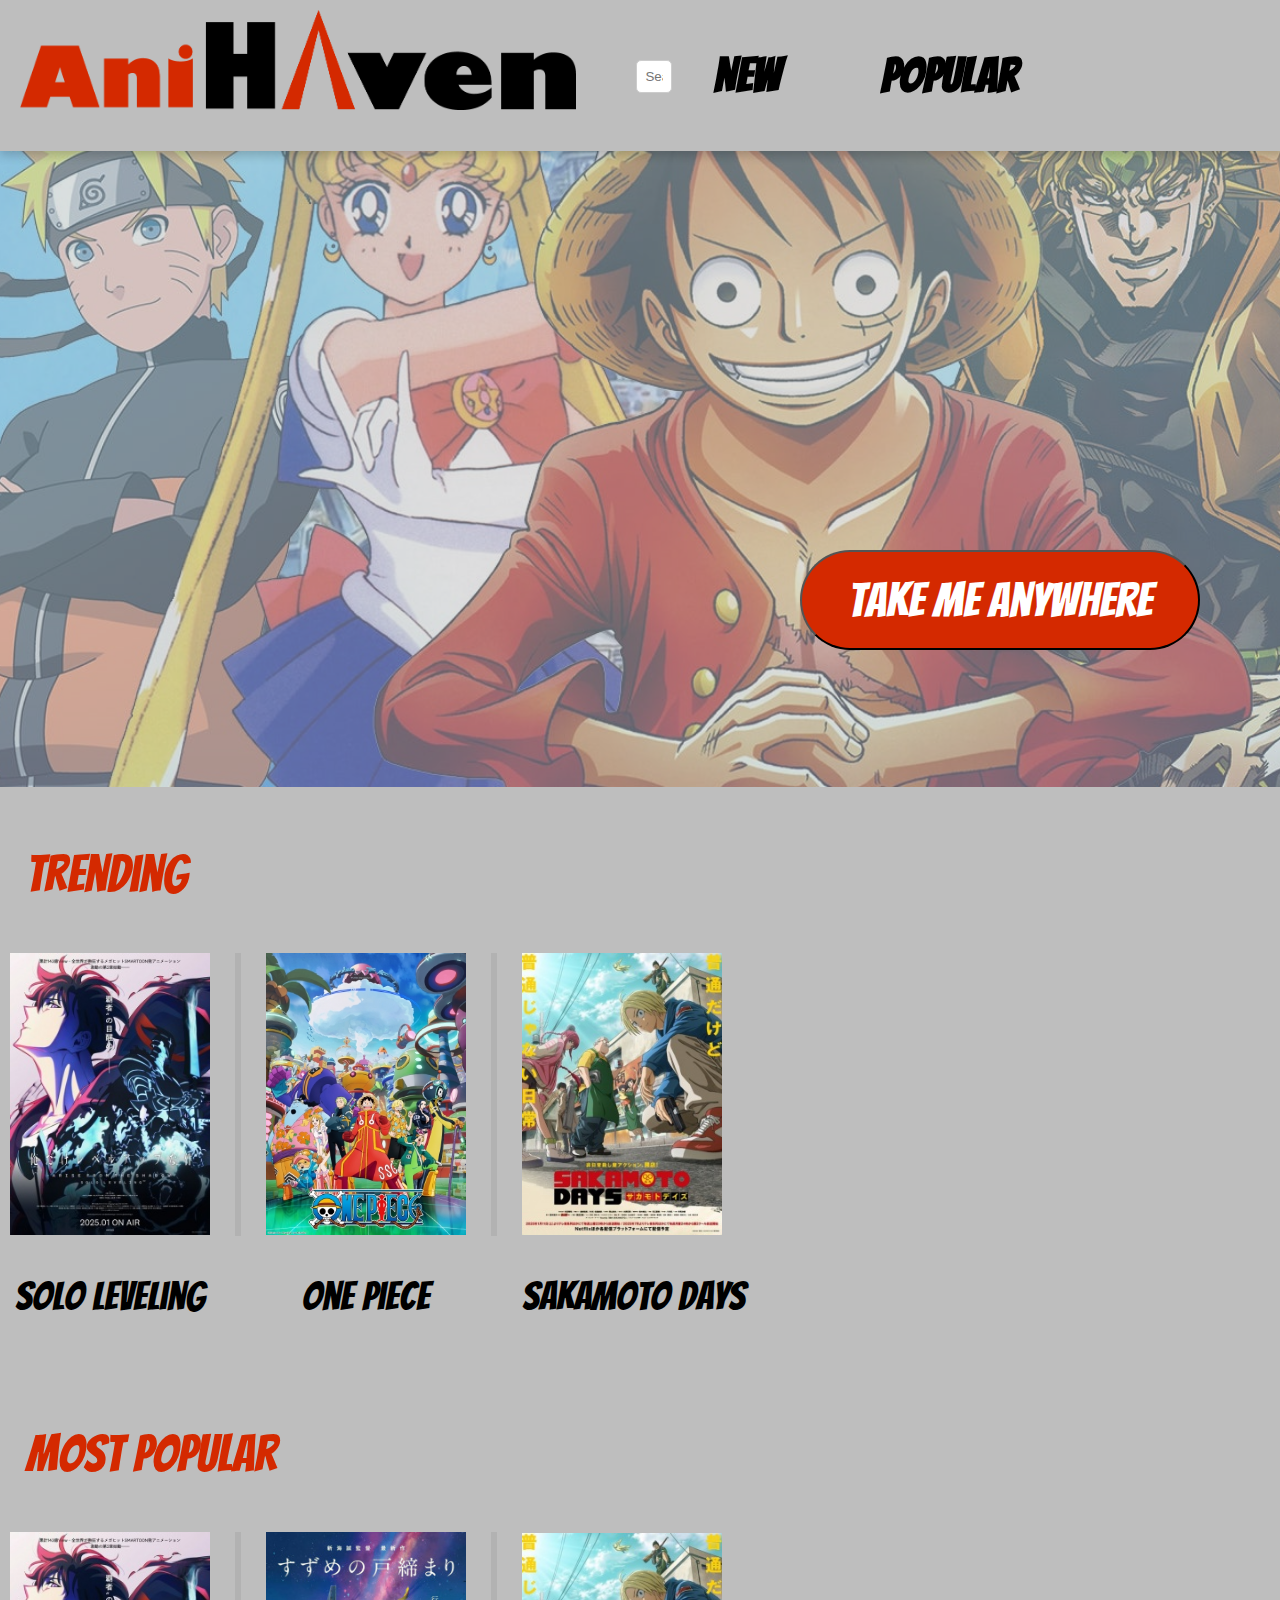
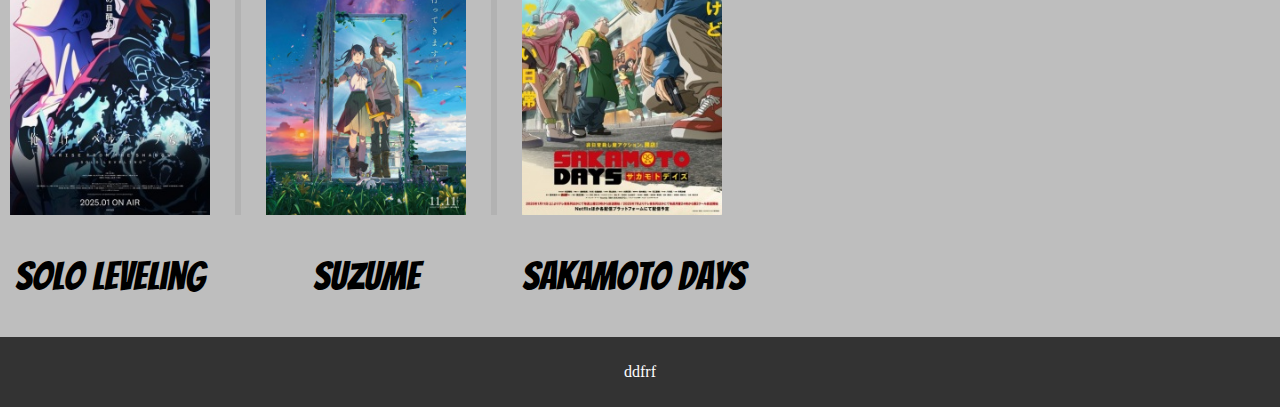
==== index.html @ 030c9fc1 "AniHaven  Updated" ====
<!DOCTYPE html>
<html lang="en">
  <head>
    <meta charset="UTF-8" />
    <meta name="viewport" content="width=device-width, initial-scale=1.0" />
    <title>AniHaven</title>
    <link rel="shortcut icon" href="Bilder/MainLogo AniHaven.png" />
    <link rel="stylesheet" href="style.css" />
    <link
      href="https://fonts.googleapis.com/css2?family=Bangers&display=swap"
      rel="stylesheet"
    />
    <link
      rel="stylesheet"
      href="https://fonts.googleapis.com/css2?family=Lalezar&display=swap"
    />
    <link
      rel="stylesheet"
      href="https://fonts.google.com/specimen/Poppins?query=poppins"
    />
  </head>
  <header>
    <div id="Logodiv">
      <img class="Logo" src="Bilder/Logo AniHaven.png" alt="Logo" />
    </div>
    <div class="search-container">
      <input
        type="text"
        id="searchInput"
        placeholder="Search For Anime"
        onkeyup="showResults('searchInput', 'suggestionsBox' )"
      />
      <div class="suggestions" id="suggestionsBox"></div>
    </div>
    <div id="kategorierHeader">
      <div>
      <h2 onclick="openNew()">New</h2>
      <h2>Popular</h2>
    </div>
      <img src="Bilder/MenuSection.png" alt="MenuSection" onclick="openMenuSection()">
    </div>
      
  </header>

  <body>
  <div id="menuSection">
    <div class="MenuPillar">
      <div>
        <button id="closeBtnMenu" onclick="closeMenuSection()">Close Menu</button>
         <nav>
          <p>Menu Section</p>
          <ul>
            <li>ggg</li>
            <li></li>
          </ul>
         </nav>
      </div> 
    </div>
  </div>

    <div id="NewPageOverlay" class="overlayForCategory">
      <div class="headerOverlay">
        <img class="Logo" src="Bilder/Logo AniHaven.png" alt="" />
        <div class="search-container">
          <input
              type="text"
              id="searchInputNew"
              placeholder="Search For Anime"
              onkeyup="showResults('searchInputNew', 'suggestionsBoxNew' )"
          />
          <div class="suggestions" id="suggestionsBoxNew"></div>
        </div>
        <h2 class="overlayh2" onclick="closeNew()">Homepage</h2>
      </div>

      <div class="bodyOverlay">
        <div class="bigPillar"></div>

        <div>
          <div class="TitleOverlay"><p>New</p></div>
          <div id="NewPicksFirstRow" class="PopularAnimeDiv">
            <div class="PicAndText">
              <img
                class="PopularAnime"
                src="Bilder/soloLeveling.jpg"
                alt=""
                onclick="openOverlay('SoloLeveling')"
              />
              <p>Solo Leveling</p>
            </div>
            <div class="PicAndText">
              <img
                class="PopularAnime"
                src="Bilder/Suzume.jpg"
                alt=""
                onclick="openOverlay('Suzume')"
              />
              <p>Suzume</p>
            </div>
            <div class="PicAndText">
              <img
                class="PopularAnime"
                src="Bilder/SakamotoDays.jpg"
                alt=""
                onclick="openVideo3()"
              />
              <p>Sakamoto Days</p>
            </div>
          </div>

          <div id="NewPicksSecondRow" class="PopularAnimeDiv">
            <div class="PicAndText">
              <img
                class="PopularAnime"
                src="Bilder/OnePiece.jpg"
                alt=""
                onclick="openOverlay('OnePiece')"
              />
              <p>One Piece</p>
            </div>
          </div>
        </div>
      </div>
    </div>
    <!-- Trending section -->
    <img id="Animepic" src="Bilder/Picture_Backround1.jpg" alt="Anime" />
    <button id="RandomAnime" onclick="takeMeAnywhere()">
      Take Me Anywhere
    </button>
    <p class="pTitle">Trending</p>
    <div class="PopularAnimeDiv">
      <div class="PicAndText">
        <img
          class="PopularAnime"
          src="Bilder/soloLeveling.jpg"
          alt=""
          onclick="openOverlay('SoloLeveling')"
        />
        <p>Solo Leveling</p>
      </div>
      <div class="Pillar"></div>
      <div class="PicAndText">
        <img
          class="PopularAnime"
          src="Bilder/OnePiece.jpg"
          alt=""
          onclick="openOverlay('OnePiece')"
        />
        <p>One Piece</p>
      </div>
      <div class="Pillar"></div>
      <div class="PicAndText">
        <img
          class="PopularAnime"
          src="Bilder/SakamotoDays.jpg"
          alt=""
          onclick="openVideo3()"
        />
        <p>Sakamoto Days</p>
      </div>
    </div>
    <!-- Most popular section -->
    <br />
    <p class="pTitle">Most Popular</p>
    <div class="PopularAnimeDiv">
      <div class="PicAndText">
        <img
          class="PopularAnime"
          src="Bilder/soloLeveling.jpg"
          alt=""
          onclick="openOverlay('SoloLeveling')"
        />
        <p>Solo Leveling</p>
      </div>
      <div class="Pillar"></div>
      <div class="PicAndText">
        <img
          class="PopularAnime"
          src="Bilder/Suzume.jpg"
          alt=""
          onclick="openOverlay('Suzume')"
        />
        <p>Suzume</p>
      </div>

      <div class="Pillar"></div>
      <div class="PicAndText">
        <img
          class="PopularAnime"
          src="Bilder/SakamotoDays.jpg"
          alt=""
          onclick="openOverlay()"
        />
        <p>Sakamoto Days</p>
      </div>
    </div>

    <div id="SoloLeveling" class="overlay">
      <div class="video-wrapper">
        <!-- Videoliste -->

        <div class="video-list1">
          <p class="listEp">List Of Episodes</p>
          <nav>
            <ul>
              <li
                onclick="SoloLevelingChange('https://akershusfylke-my.sharepoint.com/:v:/g/personal/dawidc_afk_no/EYP75ycpUANGngOg-j8uLOIBpuCija9v6r4uIXKaaId6Wg?e=J6abEG&nav=eyJyZWZlcnJhbEluZm8iOnsicmVmZXJyYWxBcHAiOiJTdHJlYW1XZWJBcHAiLCJyZWZlcnJhbFZpZXciOiJTaGFyZURpYWxvZy1MaW5rIiwicmVmZXJyYWxBcHBQbGF0Zm9ybSI6IldlYiIsInJlZmVycmFsTW9kZSI6InZpZXcifX0%3D')"
              >
                1. I'm Used To It
              </li>
              <li onclick="SoloLevelingChange('Ep2SoloLeveling.mkv')">2.</li>
              <li onclick="SoloLevelingChange('video/Ep3SoloLeveling.mkv')">3.</li>
              <li onclick="SoloLevelingChange('video/Ep4SoloLeveling.mkv')">
                Episode 4
              </li>
              <li onclick="SoloLevelingChange('video/Ep5SoloLeveling.mkv')">
                Episode 5
              </li>
              <li onclick="SoloLevelingChange('video/Ep6SoloLeveling.mkv')">
                Episode 6
              </li>
              <li onclick="SoloLevelingChange('video/Ep7SoloLeveling.mkv')">
                Episode 7
              </li>
              <li onclick="SoloLevelingChange('video/Ep8SoloLeveling.mkv')">
                Episode 8
              </li>
              <li onclick="SoloLevelingChange('video/Ep9SoloLeveling.mkv')">
                Episode 9
              </li>
              <li onclick="SoloLevelingChange('video/Ep10SoloLeveling.mkv')">
                Episode 10
              </li>
              <li onclick="SoloLevelingChange('video/Ep11SoloLeveling.mkv')">
                Episode 11
              </li>
              <li
                onclick="SoloLevelingChange('https://player.vimeo.com/video/1064648409')"
              >
                Episode 12
              </li>
            </ul>
          </nav>
        </div>
        <!-- Videospiller -->
        <div class="video-container">
          <span class="close-btn" onclick="closeVideo('SoloLeveling')">GO BACK</span>
          <video id="SoloLevelingPlayer" controls>
            <source src="video/Ep1SoloLeveling.mkv" type="video/mp4" />
            Din nettleser støtter ikke videoavspilling.
          </video>
          <h3>Solo Leveling</h3>
        </div>
      </div>
    </div>
    <div id="OnePiece" class="overlay">
      <div class="video-wrapper">
        <!-- Videoliste -->
        <div class="video-list1">
          <p class="listEp">List Of Episodes</p>
          <nav>
          <ul>
            <li onclick="OnePieceChange('video1.mp4')">Episode 1</li>
            <li onclick="OnePieceChange('video/STANDO POWAH.mp4')">Episode 2</li>
            <li onclick="OnePieceChange('video/Suzume.mp4')">Episode 3</li>
            <li onclick="OnePieceChange('video3.mp4')">Episode 4</li>
            <li onclick="OnePieceChange('video3.mp4')">Episode 5</li>
            <li onclick="OnePieceChange('video3.mp4')">Episode 6</li>
            <li onclick="OnePieceChange('video3.mp4')">Episode 7</li>
            <li onclick="OnePieceChange('video3.mp4')">Episode 8</li>
            <li onclick="OnePieceChange('video3.mp4')">Episode 9</li>
            <li onclick="OnePieceChange('video3.mp4')">Video 10</li>
            <li onclick="OnePieceChange('video3.mp4')">Video 11</li>
            <li onclick="OnePieceChange('video3.mp4')">Video 12</li>
            <li onclick="OnePieceChange('video3.mp4')">Video 13</li>
          </ul>
        </nav>
        </div>
        <!-- Videospiller -->
        <div class="video-container">
          <span class="close-btn" onclick="closeVideo('OnePiece')">GO BACK</span>
          <video id="OnePiecePlayer" controls>
            <source src="video1.mp4" type="video/mp4" />
            Din nettleser støtter ikke videoavspilling.
          </video>
          <h3>One Piece</h3>
        </div>
      </div>
    </div>
    <div id="Suzume" class="overlay">
      <div class="headerOverlay">
        <img class="Logo" src="Bilder/Logo AniHaven.png" alt="" />
        <div class="search-container">
          <input
            type="text"
            id="searchInputSuzume"
            placeholder="Search For Anime"
            onkeyup="showResults('searchInputSuzume', 'suggestionsBoxSuzume' )"
          />
          <div class="suggestions" id="suggestionsBoxSuzume"></div>
        </div>
        <h2 class="overlayh2" onclick="closeVideo('Suzume')">Homepage</h2>
      </div>
      <div class="video-wrapper">
        <!-- Videoliste -->
        <div class="video-list1">
          <p class="listEp">List Of Episodes</p>
          <nav>
          <ul>
            <li onclick="SuzumeChange('video/Suzume.mp4')">Full Movie Dub</li>
          </ul>
        </nav>
        </div>
        <!-- Videospiller -->
        <div class="video-container">
          <span class="close-btn" onclick="closeVideo('Suzume')">GO BACK</span>
          <video id="SuzumePlayer" controls>
            <source src="video/Suzume.mp4" type="video/mp4" />
            Din nettleser støtter ikke videoavspilling.
          </video>
          <h3>Suzume</h3>
        </div>
      </div>
    </div>

    <!-- Overlay for New Anime Page -->
    <script src="json.js"></script>
  </body>
  <footer>
    <p>ddfrf</p>
  </footer>
</html>
---- style.css ----
html,
body {
  display: flex;
  flex-direction: column;
  margin: 0;
  padding: 0;
  overflow-x: hidden;
}
/*Bildet og text for animeet på homepagen*/
.PicAndText {
  display: flex;
  justify-content: center;
  flex-direction: column;
}

.PicAndText p {
  text-align: center;
  font-family: var(--Bangers);
  font-size: 40px;
  transition: transform 1.3s;
  cursor: pointer;
}
.PicAndText:hover {
  transform: scale(1.05);
}
/*Header adjustments*/
header {
  background-color: var(--basicColor); /* Default solid color */
  display: flex;
  flex-direction: row;
  gap: 60px;
  padding: 10px 20px; /* Added some padding */
  margin: 0;
  position: fixed;
  top: 0;
  width: 100%;
  z-index: 1000;
  transition: background-color 0.4s ease-in-out,
    backdrop-filter 0.4s ease-in-out;
  box-shadow: 0 4px 10px rgba(0, 0, 0, 0.2);
}

/* Transparent when scrolling */
.transparent {
  background-color: #bebebe47; /* Adjust transparency */
  backdrop-filter: blur(10px); /* Optional blur effect */
  box-shadow: 0 2px 5px rgba(0, 0, 0, 0.1); /* Lighter shadow */
}
/**/
footer {
  width: 100%;
  position: relative; /* Stiller footeren i forhold til det øvrige innholdet */
  bottom: 0;
  background-color: #333; /* Velg ønsket bakgrunnsfarge */
  color: white; /* Velg ønsket tekstfarge */
  text-align: center; /* Sentrer teksten */
  padding: 10px 0; /* Legger litt plass rundt teksten */
}
.Titles {
  display: flex;
  padding-left: 10px;
  gap: 90px;
}
.AnimeTitles div {
  font-family: var(--Bangers);
  font-size: 40px;
  justify-content: center;
}
/*Kategorier i headeren*/
h2 {
  font-family: var(--Bangers);
  font-size: 3em;
  cursor: pointer;
}
.TitleOverlay {
  display: flex;
  font-family: var(--Bangers);
  font-size: 5em;
  margin: auto;
  justify-content: center;
}
#kategorierHeader {
  display: flex;
  gap: 400px;
}
#kategorierHeader div{
  display: flex;
  gap: 100px;
}
#kategorierHeader img {
padding-top: 35px;
display: flex;
width: auto;
height: 60px;
}
.bigPillar {
  margin: auto;
  height: 5px;
  width: 1885px;
  background-color: var(--white);
}
/*Titlene på Animeet på overlayen*/
h3 {
  text-align: center;
  font-size: 5em;
  font-family: var(--Lalezar);
  font-weight: 900;
  padding-bottom: 100px;
  position: relative;
  bottom: 15%;
}
.Logo {
  display: flex;
  height: 100px; /* Adjust size */
  width: auto;
}
#Logodiv {
  width: 600px;
  display: block;
}

body {
  display: block;
  background-color: var(--basicColor);
}
/*Bilde øverst på homepagen*/
#Animepic {
  opacity: 0.5;
  width: 110%;
  transform: translate(-8px, -5px);
}
/*Titlene på kategoriene*/
.pTitle {
  font-family: var(--Bangers);
  font-size: 7ex;
  padding-left: 2%;
  color: var(--buttonAndText);
}
/*Listen på episodene*/
.listEp {
  font-family: var(--Bangers);
  background-color: var(--overlayColor);
  color: var(--white);
  font-size: 3em;
  text-align: center;
  position: sticky;
  top: 0;
  z-index: 10; /* Keep it above the scrolling list */
}
/*Diven for popular kategorien*/
.PopularAnimeDiv {
  display: flex;
  gap: 25px;
  padding-left: 10px;
}
/*Bildene for popular kategorien*/
.PopularAnime {
  width: 200px;
}
.Pillar {
  height: 283px;
  width: 6px;
  background-color: var(--overlayAndList);
}
/*Overlayen for Animeer*/
.overlay {
  display: none;
  position: fixed;
  top: 0;
  left: 0;
  width: 100%;
  height: 100%;
  justify-content: center;
  align-items: center;
  z-index: 1000;
  background-size: cover;
}
.overlayForCategory {
  position: fixed;
  flex-direction: column;
  width: 100%;
  height: 100%;
  z-index: 1000;
  background-size: cover;
  overflow-y: auto;
  overflow-x: hidden;
}
.headerOverlay {
  background-color: var(--basicColor); /* Default solid color */
  display: flex;
  position: fixed;
  flex-direction: row;
  gap: 60px;
  padding: 10px 20px; /* Added some padding */
  margin: 0;
  top: 0;
  width: 100%;
  z-index: 1000;
  transition: background-color 0.4s ease-in-out,
    backdrop-filter 0.4s ease-in-out;
  box-shadow: 0 4px 10px rgba(0, 0, 0, 0.2);
}
.bodyOverlay {
  padding-top: 90px;
  display: flex;
  flex-direction: column;
}
/* Overlay backrounds*/
#SoloLeveling {
  background-image: url(Bilder/soloLevelingBackground.jpg);
}
#OnePiece {
  background-image: url(Bilder/onePieceBackground.avif);
}
#videoOverlay3 {
  background-image: url(Bilder/soloLevelingBackground.jpg);
}
#Suzume {
  background-image: url(Bilder/SuzumeBackground.jpg);
}
#NewPageOverlay {
  background-color: var(--basicColor);
  display: none;
  flex-direction: column;
  min-height: 100vh;
  margin: 0;
  padding: 0;
}
/*Rammen for videospilleren*/
.video-wrapper {
  display: flex;
  border-radius: 10px;
  max-width: 1400px;
  width: 100%;
  background-color: var(--basicColor);
  height: 650px;
}
.video-wrapper p {
  position: sticky;
}
/* Videoliste for videone */
.video-list1 {
  width: 30%;
  max-height: 500px;
  overflow-y: auto;
}

.video-list1 p {
  padding-top: 0;
  padding-bottom: 0;
  margin-top: 0;
  margin-bottom: 0;
}

.video-list1 ul {
  list-style: none;
  padding: 0;
  margin: 0;
}

.video-list1 li {
  cursor: pointer;
  padding: 10px;
  border-radius: 5px;
  transition: background 0.3s;
  font-size: 3em;
  font-family: var(--Lalezar);
  font-weight: 100;
  text-align: left;
  background-color: var(--overlayAndList);
}

.video-list1 li:hover {
  background: rgba(140, 140, 140, 0.1);
}
/* Video-container */
.video-container {
  display: flex;
  width: 100%;
  max-width: 1000px;
  flex-direction: column;
}

/* Størrelse på video */
video {
  width: 100%;
  border-radius: 10px;
}
/*Knapp for å lukke overlayen*/
.close-btn {
  font-size: 4em;
  color: var(--white);
  cursor: pointer;
  background: rgba(0, 0, 0, 0.5);
  text-align: center;
  font-family: var(--Bangers);
  transition: 100ms;
  border-radius: 0%;
  position: relative;
}

.close-btn:hover {
  background: var(--overlayAndList);
}
/*Searchbar*/
.search-container {
  flex-grow: 1; /* Allows it to stretch */
  max-width: 400px; /* Adjust width */
  padding-top: 50px;
}
input {
  width: 100%;
  padding: 8px;
  border: 1px solid #ccc;
  border-radius: 5px;
}
.suggestions {
  display: flex;
  top: 100%;
  width: 100%;
  height: 100%;
  border-top: none;
  background: var(--white);
  max-height: 150px;
  overflow-y: auto;
  display: none; /* Hide initially */
  background-color: var(--overlayColor);
  font-family: var(--Lalezar);
  font-size: 3em;
}
.suggestion-img {
  width: 80px; /* Adjust this width to your preference */ /* Adjust this height to your preference */
  object-fit: cover; /* Ensures the image fits within the box without distortion */
  margin-right: 10px; /* Adds space between the image and the text */
}

.suggestions div {
  padding: 8px;
  cursor: pointer;
}
.suggestions div:hover {
  background: var(--basicColor);
}
/*Rows in New Overlay*/
#NewPicksFirstRow {
  gap: 55px;
}
#NewPicksSecondRow {
  gap: 55px;
}
#RandomAnime {
  width: 400px;
  height: 100px;
  border-radius: 100px;
  background-color: var(--buttonAndText);
  font-size: 3em;
  font-family: var(--Bangers);
  color: var(--white);
  position: absolute;
  bottom: 250px;
  left: 800px;
}
/* Videoliste (kun tekst) */
/*section*/
#menuSection {
  display: none;
  position: fixed;
  flex-direction: row;
  flex-direction: column;
  background-color: var(--overlayColorTransparent);
  width: 100%;
  height: 100%;
  z-index: 1000;
  background-size: cover;
  overflow-y: auto;
  overflow-x: hidden;
}
.MenuPillar {
  display: flex;
  justify-content: center;
  height: 100%;
  width: 20%;
  background-color: var(--overlayAndList);
  margin-left: auto;
  opacity: 100%;
}
.MenuPillar div nav p{
  font-size: 3em;
  font-family: var(--Lalezar);
}
.MenuPillar div nav{
  padding-left: 60px;
}

#closeBtnMenu{
  width: max-content;
  font-size: 3em;
  justify-content: center;
  width: 400px;
  height: 100px;
  color: var(--white);
  background-color: var(--overlayColor);
  transition: 100ms;
}

#closeBtnMenu:hover{
  background-color: var(--basicColor);
}
:root {
  --basicColor: #bebebe;
  --overlayColor: #6b6b6b;
  --buttonAndText: #d42900;
  --overlayAndList: #b2b2b2;
  --white: #ffffff;
  --overlayColorTransparent: #6b6b6b82;
  --Bangers: "Bangers", cursive;
  --Lalezar: "Lalezar", cursive;
}
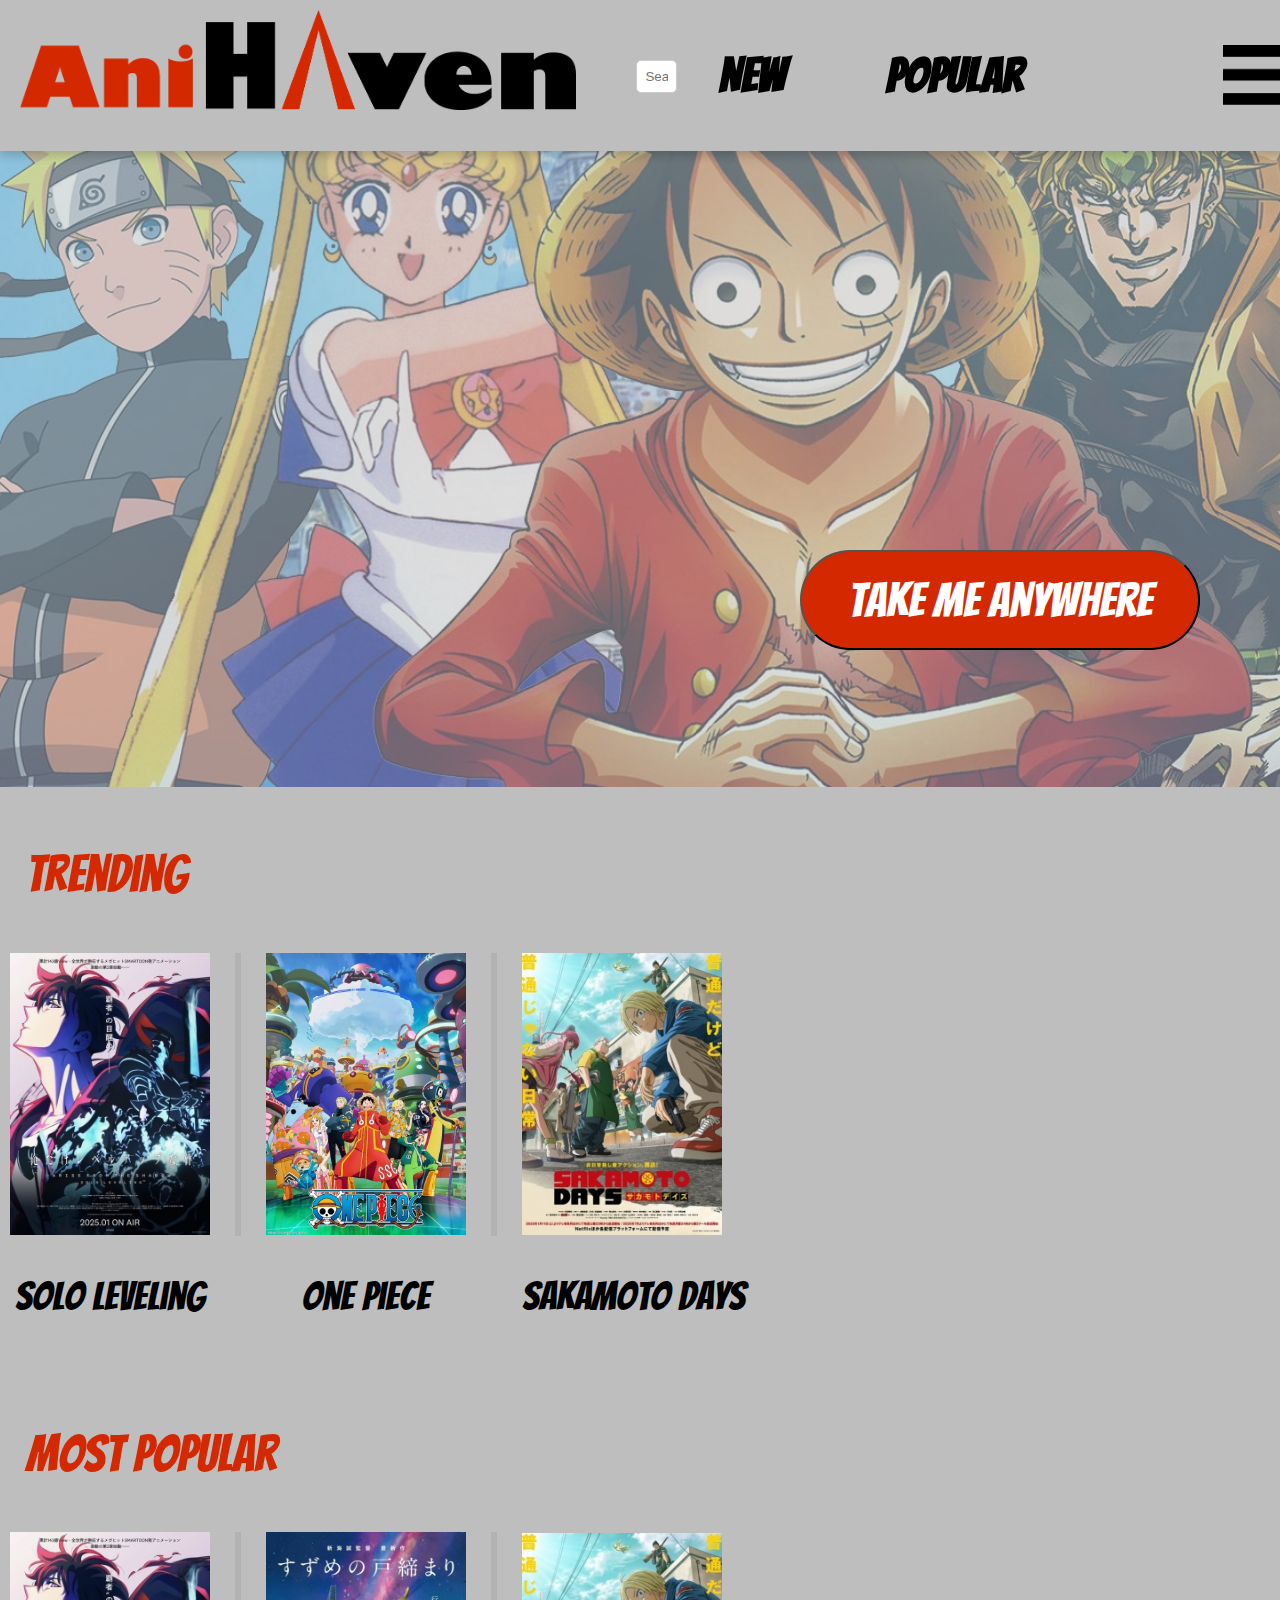
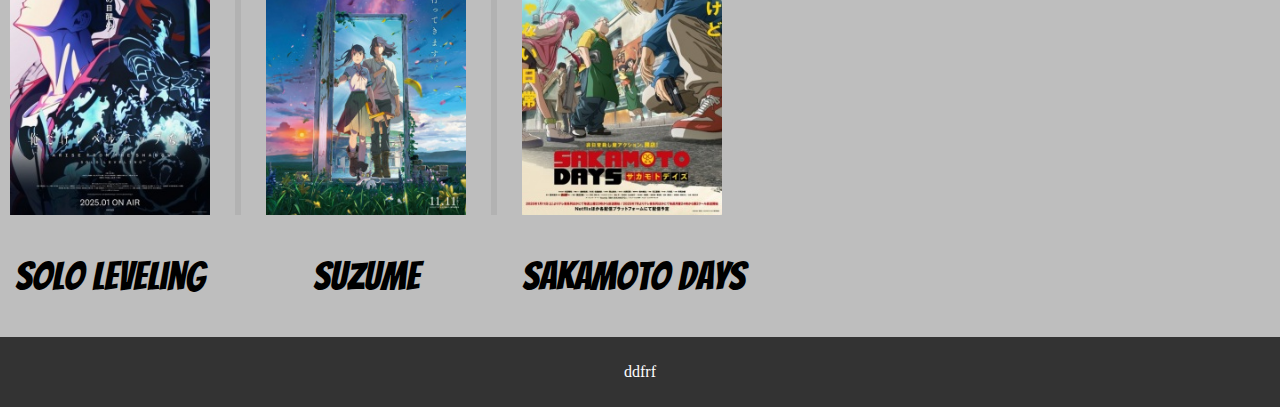
==== commit f4b1abdd: "AniHaven  Updated" ====
--- a/index.html
+++ b/index.html
@@ -34,8 +34,8 @@
     </div>
     <div id="kategorierHeader">
       <div>
-      <h2 onclick="openNew()">New</h2>
-      <h2>Popular</h2>
+      <h2 onclick="openOverlayForCategory('NewPageOverlay')">New</h2>
+      <h2 onclick="openOverlayForCategory('PopularPageOverlay')">Popular</h2>
     </div>
       <img src="Bilder/MenuSection.png" alt="MenuSection" onclick="openMenuSection()">
     </div>
@@ -43,20 +43,6 @@
   </header>
 
   <body>
-  <div id="menuSection">
-    <div class="MenuPillar">
-      <div>
-        <button id="closeBtnMenu" onclick="closeMenuSection()">Close Menu</button>
-         <nav>
-          <p>Menu Section</p>
-          <ul>
-            <li>ggg</li>
-            <li></li>
-          </ul>
-         </nav>
-      </div> 
-    </div>
-  </div>
 
     <div id="NewPageOverlay" class="overlayForCategory">
       <div class="headerOverlay">
@@ -70,7 +56,11 @@
           />
           <div class="suggestions" id="suggestionsBoxNew"></div>
         </div>
-        <h2 class="overlayh2" onclick="closeNew()">Homepage</h2>
+        <div id="kategorierHeader">
+        <h2 class="overlayh2" onclick="closeOverlayForCategory('NewPageOverlay')">Homepage</h2>
+        <h2 class="overlayh2" onclick="openOverlayForCategory('PopularPageOverlay')">Popular</h2>
+        <img class="OverlayMenu" src="Bilder/MenuSection.png" alt="MenuSection" onclick="openMenuSection()">
+      </div>
       </div>
 
       <div class="bodyOverlay">
@@ -122,6 +112,80 @@
         </div>
       </div>
     </div>
+
+
+
+    <div id="PopularPageOverlay" class="overlayForCategory">
+      <div class="headerOverlay">
+        <img class="Logo" src="Bilder/Logo AniHaven.png" alt="" />
+        <div class="search-container">
+          <input
+              type="text"
+              id="searchInputPopular"
+              placeholder="Search For Anime"
+              onkeyup="showResults('searchInputPopular', 'suggestionsBoxPopular' )"
+          />
+          <div class="suggestions" id="suggestionsBoxPopular"></div>
+        </div>
+        <div id="kategorierHeader">
+          <h2 class="overlayh2" onclick="closeOverlayForCategory('PopularPageOverlay')">Homepage</h2>
+          <h2 class="overlayh2" onclick="openOverlayForCategory('NewPageOverlay')">New</h2>
+          <img class="OverlayMenu" src="Bilder/MenuSection.png" alt="MenuSection" onclick="openMenuSection()">
+        </div>
+      </div>
+
+      <div class="bodyOverlay">
+        <div class="bigPillar"></div>
+
+        <div>
+          <div class="TitleOverlay"><p>Popular</p></div>
+          <div id="NewPicksFirstRow" class="PopularAnimeDiv">
+            <div class="PicAndText">
+              <img
+                class="PopularAnime"
+                src="Bilder/soloLeveling.jpg"
+                alt=""
+                onclick="openOverlay('SoloLeveling')"
+              />
+              <p>Solo Leveling</p>
+            </div>
+            <div class="PicAndText">
+              <img
+                class="PopularAnime"
+                src="Bilder/Suzume.jpg"
+                alt=""
+                onclick="openOverlay('Suzume')"
+              />
+              <p>Suzume</p>
+            </div>
+            <div class="PicAndText">
+              <img
+                class="PopularAnime"
+                src="Bilder/SakamotoDays.jpg"
+                alt=""
+                onclick="openVideo3()"
+              />
+              <p>Sakamoto Days</p>
+            </div>
+          </div>
+
+          <div id="NewPicksSecondRow" class="PopularAnimeDiv">
+            <div class="PicAndText">
+              <img
+                class="PopularAnime"
+                src="Bilder/OnePiece.jpg"
+                alt=""
+                onclick="openOverlay('OnePiece')"
+              />
+              <p>One Piece</p>
+            </div>
+          </div>
+        </div>
+      </div>
+    </div>
+
+
+    
     <!-- Trending section -->
     <img id="Animepic" src="Bilder/Picture_Backround1.jpg" alt="Anime" />
     <button id="RandomAnime" onclick="takeMeAnywhere()">
@@ -299,31 +363,51 @@
           />
           <div class="suggestions" id="suggestionsBoxSuzume"></div>
         </div>
+        <div class="kategorierVideo">
         <h2 class="overlayh2" onclick="closeVideo('Suzume')">Homepage</h2>
+        <h2  class="overlayh2" onclick="openOverlayForCategory('NewPageOverlay')">New</h2>
+      <h2 class="overlayh2" onclick="openOverlayForCategory('PopularPageOverlay')">Popular</h2>
+      <img class="OverlayMenu" src="Bilder/MenuSection.png" alt="MenuSection" onclick="openMenuSection()">
+      </div>
       </div>
       <div class="video-wrapper">
         <!-- Videoliste -->
         <div class="video-list1">
-          <p class="listEp">List Of Episodes</p>
-          <nav>
-          <ul>
-            <li onclick="SuzumeChange('video/Suzume.mp4')">Full Movie Dub</li>
-          </ul>
-        </nav>
+            <p class="listEp">List Of Episodes</p>
+            <nav>
+                <ul>
+                    <li onclick="SuzumeChange('video/Suzume.mp4')">Full Movie Dub</li>
+                </ul>
+            </nav>
         </div>
         <!-- Videospiller -->
         <div class="video-container">
-          <span class="close-btn" onclick="closeVideo('Suzume')">GO BACK</span>
-          <video id="SuzumePlayer" controls>
-            <source src="video/Suzume.mp4" type="video/mp4" />
-            Din nettleser støtter ikke videoavspilling.
-          </video>
-          <h3>Suzume</h3>
-        </div>
-      </div>
-    </div>
-
-    <!-- Overlay for New Anime Page -->
+            <span class="close-btn" onclick="closeVideo('Suzume')">GO BACK</span>
+            <video id="SuzumePlayer" controls>
+                <source src="video/Suzume.mp4" type="video/mp4" />
+                Din nettleser støtter ikke videoavspilling.
+            </video>
+            <h3>Suzume</h3>
+        </div>
+    </div>
+    </div>
+
+<!-- BurgerMenu -->
+    <div id="menuSection">
+      <div class="MenuPillar">
+        <div>
+          <button id="closeBtnMenu" onclick="closeMenuSection()">Close Menu</button>
+           <nav>
+            <p>Menu Section</p>
+            <ul>
+              <li>Popular</li>
+              <li>New</li>
+              <li onclick="CloseAllOverlay()">Homepage</li>
+            </ul>
+           </nav>
+        </div> 
+      </div>
+    </div>
     <script src="json.js"></script>
   </body>
   <footer>
--- a/style.css
+++ b/style.css
@@ -81,17 +81,23 @@
 }
 #kategorierHeader {
   display: flex;
-  gap: 400px;
-}
-#kategorierHeader div{
-  display: flex;
+  align-items: center;
+  gap: 200px;
+}
+#kategorierHeader div {
+  display: flex;
+  flex-direction: row;
   gap: 100px;
 }
 #kategorierHeader img {
-padding-top: 35px;
-display: flex;
-width: auto;
-height: 60px;
+  display: flex;
+  width: auto;
+  height: 60px;
+}
+.kategorierVideo {
+  display: flex;
+  align-items: center;
+  gap: 100px;
 }
 .bigPillar {
   margin: auto;
@@ -174,6 +180,7 @@
   align-items: center;
   z-index: 1000;
   background-size: cover;
+  overflow-y: scroll;
 }
 .overlayForCategory {
   position: fixed;
@@ -184,6 +191,12 @@
   background-size: cover;
   overflow-y: auto;
   overflow-x: hidden;
+  background-color: var(--basicColor);
+  display: none;
+  flex-direction: column;
+  min-height: 100vh;
+  margin: 0;
+  padding: 0;
 }
 .headerOverlay {
   background-color: var(--basicColor); /* Default solid color */
@@ -200,6 +213,11 @@
     backdrop-filter 0.4s ease-in-out;
   box-shadow: 0 4px 10px rgba(0, 0, 0, 0.2);
 }
+.OverlayMenu {
+  
+  width: auto;
+  height: 60px;
+}
 .bodyOverlay {
   padding-top: 90px;
   display: flex;
@@ -218,14 +236,7 @@
 #Suzume {
   background-image: url(Bilder/SuzumeBackground.jpg);
 }
-#NewPageOverlay {
-  background-color: var(--basicColor);
-  display: none;
-  flex-direction: column;
-  min-height: 100vh;
-  margin: 0;
-  padding: 0;
-}
+
 /*Rammen for videospilleren*/
 .video-wrapper {
   display: flex;
@@ -243,6 +254,7 @@
   width: 30%;
   max-height: 500px;
   overflow-y: auto;
+  z-index: 0; /* Sikrer at videolisten er over andre elementer */
 }
 
 .video-list1 p {
@@ -279,6 +291,7 @@
   width: 100%;
   max-width: 1000px;
   flex-direction: column;
+  z-index: 1; /* Sikrer at videoavspilleren er under videolisten */
 }
 
 /* Størrelse på video */
@@ -376,23 +389,27 @@
   overflow-x: hidden;
 }
 .MenuPillar {
-  display: flex;
+  display: block;
   justify-content: center;
   height: 100%;
   width: 20%;
   background-color: var(--overlayAndList);
   margin-left: auto;
   opacity: 100%;
-}
-.MenuPillar div nav p{
+  overflow-y: scroll;
+}
+.MenuPillar div nav p {
   font-size: 3em;
   font-family: var(--Lalezar);
 }
-.MenuPillar div nav{
+.MenuPillar div nav ul {
+  list-style: none;
+}
+.MenuPillar div nav {
   padding-left: 60px;
 }
 
-#closeBtnMenu{
+#closeBtnMenu {
   width: max-content;
   font-size: 3em;
   justify-content: center;
@@ -403,7 +420,7 @@
   transition: 100ms;
 }
 
-#closeBtnMenu:hover{
+#closeBtnMenu:hover {
   background-color: var(--basicColor);
 }
 :root {
@@ -416,3 +433,43 @@
   --Bangers: "Bangers", cursive;
   --Lalezar: "Lalezar", cursive;
 }
+
+  @media (max-width: 960px) {
+    .search-container {
+        display: none; /* Skjul søkefeltet */
+    }
+
+    #kategorierHeader div {
+        display: none; /* Skjul "New" og "Popular"-knappene */
+    }
+
+    #kategorierHeader img {
+        display: block; /* Vis hamburger-ikonet */
+    }
+    .overlayh2 {
+      display: none;
+    }
+    .headerOverlay div img {
+      display: block;
+    }
+    .MenuPillar {
+      width: 50%; /* Bredden økes for mindre skjermer */
+  }
+  .kategorierVideo img{
+    display: block;
+  }
+  #closeBtnMenu {
+      width: 100%; /* Full bredde på små skjermer */
+      font-size: 2em; /* Mindre tekststørrelse */
+  }
+.video-wrapper {
+  flex-direction: column; /* Endrer retningen til kolonne */
+}
+
+.video-list1 {
+  width: 100%; /* Full bredde på små skjermer */
+  min-height: 200px; /* Minimumshøyde for å sikre at den er synlig */
+  max-height: 300px; /* Begrens maksimal høyde */
+  overflow-y: auto; /* Legg til scroll hvis innholdet er for langt */
+}
+}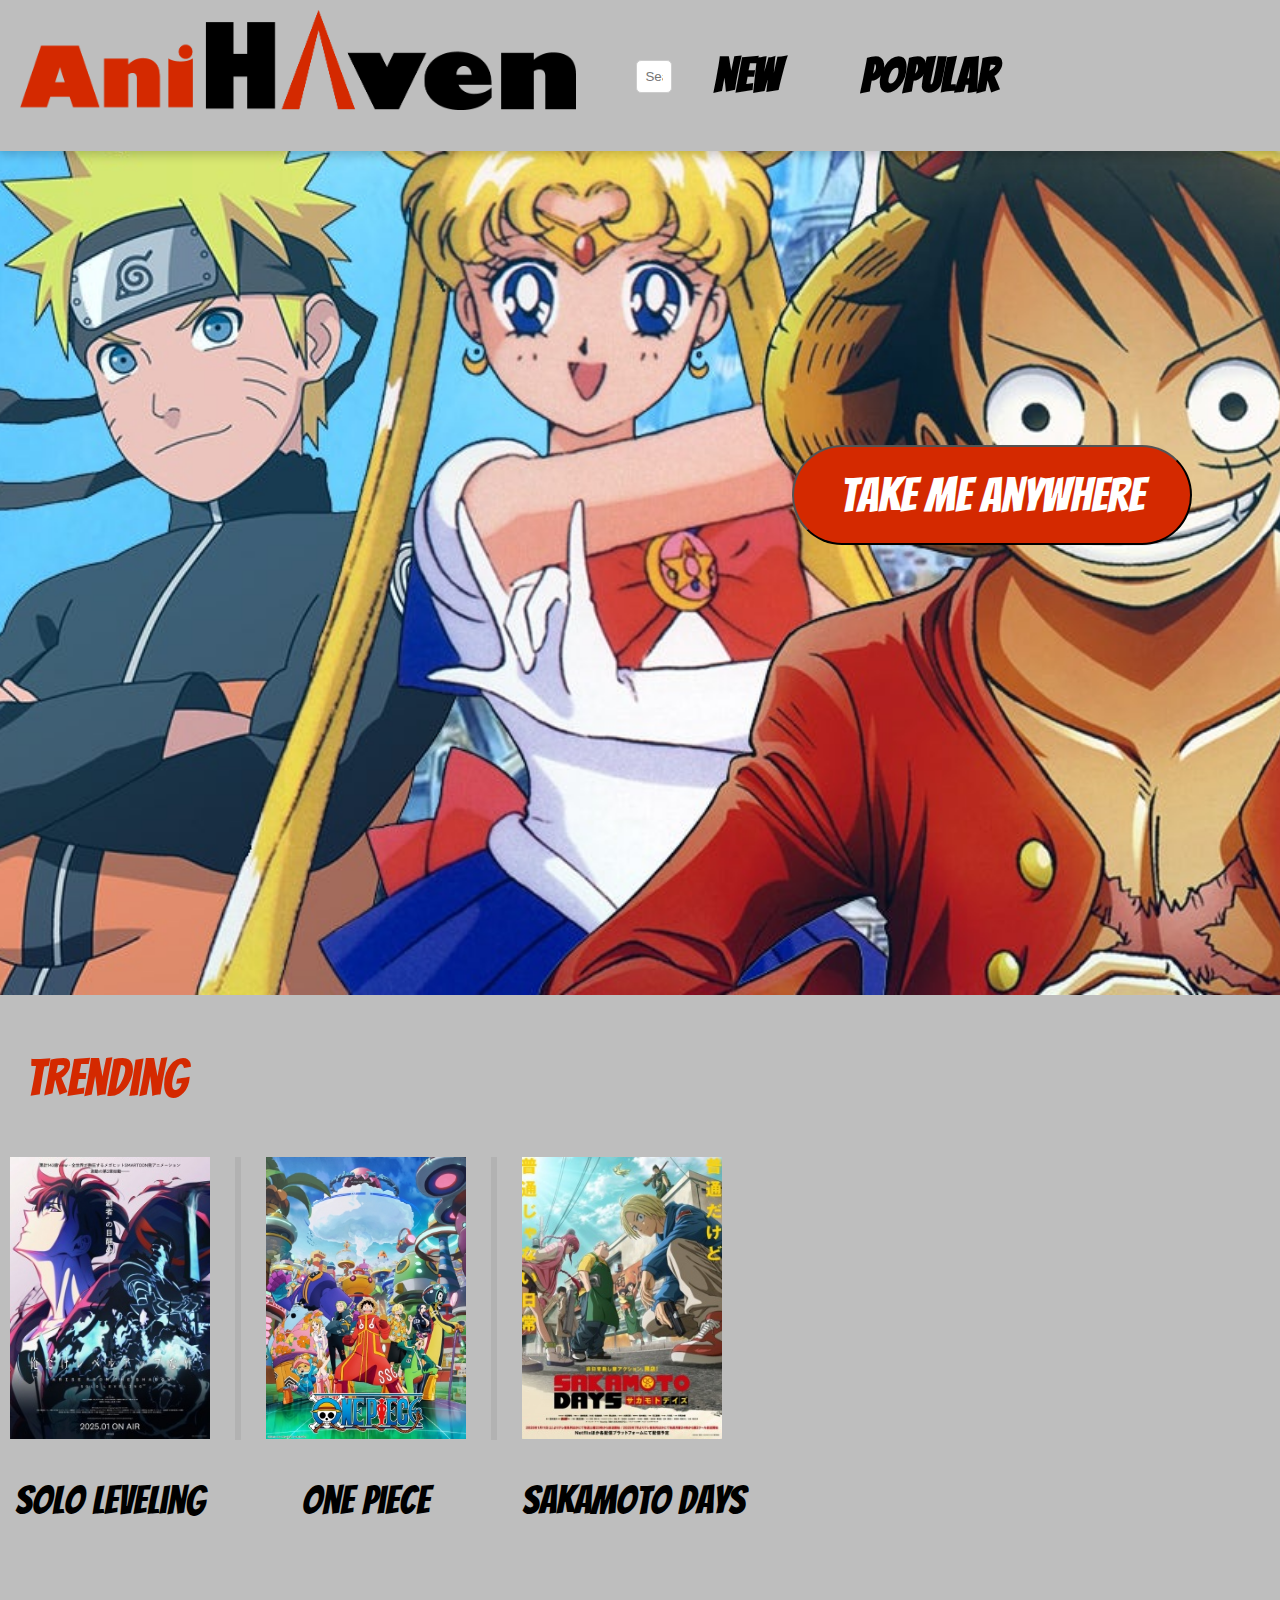
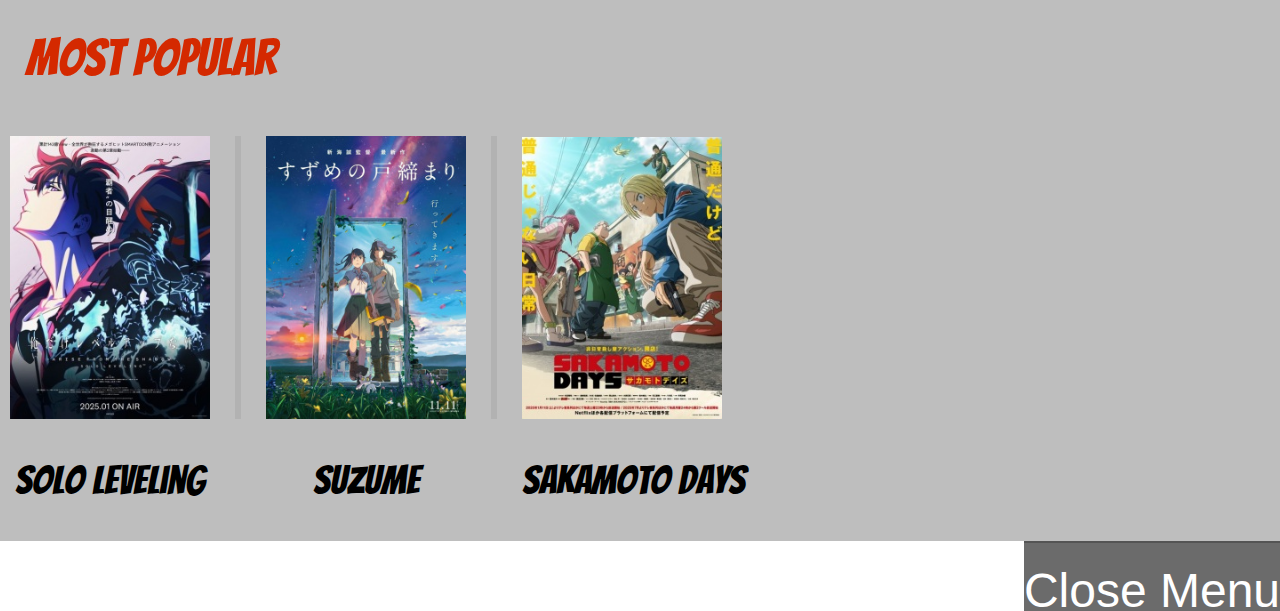
==== commit 7fddb904: "AniHaven  Updated" ====
--- a/index.html
+++ b/index.html
@@ -14,10 +14,6 @@
       rel="stylesheet"
       href="https://fonts.googleapis.com/css2?family=Lalezar&display=swap"
     />
-    <link
-      rel="stylesheet"
-      href="https://fonts.google.com/specimen/Poppins?query=poppins"
-    />
   </head>
   <header>
     <div id="Logodiv">
@@ -57,8 +53,10 @@
           <div class="suggestions" id="suggestionsBoxNew"></div>
         </div>
         <div id="kategorierHeader">
-        <h2 class="overlayh2" onclick="closeOverlayForCategory('NewPageOverlay')">Homepage</h2>
-        <h2 class="overlayh2" onclick="openOverlayForCategory('PopularPageOverlay')">Popular</h2>
+        <div>
+            <h2 class="overlayh2" onclick="closeOverlayForCategory('NewPageOverlay')">Homepage</h2>
+          <h2 class="overlayh2" onclick="openOverlayForCategory('PopularPageOverlay')">Popular</h2>
+          </div>
         <img class="OverlayMenu" src="Bilder/MenuSection.png" alt="MenuSection" onclick="openMenuSection()">
       </div>
       </div>
@@ -128,8 +126,10 @@
           <div class="suggestions" id="suggestionsBoxPopular"></div>
         </div>
         <div id="kategorierHeader">
-          <h2 class="overlayh2" onclick="closeOverlayForCategory('PopularPageOverlay')">Homepage</h2>
+          <div>
+            <h2 class="overlayh2" onclick="closeOverlayForCategory('PopularPageOverlay')">Homepage</h2>
           <h2 class="overlayh2" onclick="openOverlayForCategory('NewPageOverlay')">New</h2>
+          </div>
           <img class="OverlayMenu" src="Bilder/MenuSection.png" alt="MenuSection" onclick="openMenuSection()">
         </div>
       </div>
@@ -187,10 +187,9 @@
 
     
     <!-- Trending section -->
-    <img id="Animepic" src="Bilder/Picture_Backround1.jpg" alt="Anime" />
-    <button id="RandomAnime" onclick="takeMeAnywhere()">
-      Take Me Anywhere
-    </button>
+     <div id="Animepic">
+      <button id="RandomAnime" onclick="takeMeAnywhere()"> Take Me Anywhere</button>
+     </div>
     <p class="pTitle">Trending</p>
     <div class="PopularAnimeDiv">
       <div class="PicAndText">
@@ -260,6 +259,24 @@
     </div>
 
     <div id="SoloLeveling" class="overlay">
+      <div class="headerOverlay">
+        <img class="Logo" src="Bilder/Logo AniHaven.png" alt="" />
+        <div class="search-container">
+          <input
+            type="text"
+            id="searchInputOneSoloLeveling"
+            placeholder="Search For Anime"
+            onkeyup="showResults('searchInputSoloLeveling', 'suggestionsBoxSoloLeveling' )"
+          />
+          <div class="suggestions" id="suggestionsBoxSoloLeveling"></div>
+        </div>
+        <div class="kategorierVideo">
+        <h2 class="overlayh2" onclick="closeVideo('SoloLeveling')">Homepage</h2>
+        <h2  class="overlayh2" onclick="openOverlayForCategoryAndCloseVideo('NewPageOverlay')">New</h2>
+      <h2 class="overlayh2" onclick="openOverlayForCategoryAndCloseVideo('PopularPageOverlay')">Popular</h2>
+      <img class="OverlayMenu" src="Bilder/MenuSection.png" alt="MenuSection" onclick="openMenuSection()">
+      </div>
+      </div>
       <div class="video-wrapper">
         <!-- Videoliste -->
 
@@ -268,12 +285,12 @@
           <nav>
             <ul>
               <li
-                onclick="SoloLevelingChange('https://akershusfylke-my.sharepoint.com/:v:/g/personal/dawidc_afk_no/EYP75ycpUANGngOg-j8uLOIBpuCija9v6r4uIXKaaId6Wg?e=J6abEG&nav=eyJyZWZlcnJhbEluZm8iOnsicmVmZXJyYWxBcHAiOiJTdHJlYW1XZWJBcHAiLCJyZWZlcnJhbFZpZXciOiJTaGFyZURpYWxvZy1MaW5rIiwicmVmZXJyYWxBcHBQbGF0Zm9ybSI6IldlYiIsInJlZmVycmFsTW9kZSI6InZpZXcifX0%3D')"
+                onclick="SoloLevelingChange('')"
               >
-                1. I'm Used To It
-              </li>
-              <li onclick="SoloLevelingChange('Ep2SoloLeveling.mkv')">2.</li>
-              <li onclick="SoloLevelingChange('video/Ep3SoloLeveling.mkv')">3.</li>
+                Episode 1
+              </li>
+              <li onclick="SoloLevelingChange('Ep2SoloLeveling.mkv')">Episode 2</li>
+              <li onclick="SoloLevelingChange('video/Ep3SoloLeveling.mkv')">Episode 3</li>
               <li onclick="SoloLevelingChange('video/Ep4SoloLeveling.mkv')">
                 Episode 4
               </li>
@@ -309,15 +326,33 @@
         <!-- Videospiller -->
         <div class="video-container">
           <span class="close-btn" onclick="closeVideo('SoloLeveling')">GO BACK</span>
-          <video id="SoloLevelingPlayer" controls>
+          <video class="Videospiller" id="SoloLevelingPlayer" controls>
             <source src="video/Ep1SoloLeveling.mkv" type="video/mp4" />
             Din nettleser støtter ikke videoavspilling.
           </video>
-          <h3>Solo Leveling</h3>
+          <div class="h3">Solo Leveling</div>
         </div>
       </div>
     </div>
     <div id="OnePiece" class="overlay">
+      <div class="headerOverlay">
+        <img class="Logo" src="Bilder/Logo AniHaven.png" alt="" />
+        <div class="search-container">
+          <input
+            type="text"
+            id="searchInputOnePiece"
+            placeholder="Search For Anime"
+            onkeyup="showResults('searchInputOnePiece', 'suggestionsBoxOnePiece' )"
+          />
+          <div class="suggestions" id="suggestionsBoxOnePiece"></div>
+        </div>
+        <div class="kategorierVideo">
+        <h2 class="overlayh2" onclick="closeVideo('OnePiece')">Homepage</h2>
+        <h2  class="overlayh2" onclick="openOverlayForCategoryAndCloseVideo('NewPageOverlay')">New</h2>
+      <h2 class="overlayh2" onclick="openOverlayForCategoryAndCloseVideo('PopularPageOverlay')">Popular</h2>
+      <img class="OverlayMenu" src="Bilder/MenuSection.png" alt="MenuSection" onclick="openMenuSection()">
+      </div>
+      </div>
       <div class="video-wrapper">
         <!-- Videoliste -->
         <div class="video-list1">
@@ -343,11 +378,11 @@
         <!-- Videospiller -->
         <div class="video-container">
           <span class="close-btn" onclick="closeVideo('OnePiece')">GO BACK</span>
-          <video id="OnePiecePlayer" controls>
+          <video class="Videospiller" id="OnePiecePlayer" controls>
             <source src="video1.mp4" type="video/mp4" />
             Din nettleser støtter ikke videoavspilling.
           </video>
-          <h3>One Piece</h3>
+          <div class="h3">One Piece</div>
         </div>
       </div>
     </div>
@@ -365,8 +400,8 @@
         </div>
         <div class="kategorierVideo">
         <h2 class="overlayh2" onclick="closeVideo('Suzume')">Homepage</h2>
-        <h2  class="overlayh2" onclick="openOverlayForCategory('NewPageOverlay')">New</h2>
-      <h2 class="overlayh2" onclick="openOverlayForCategory('PopularPageOverlay')">Popular</h2>
+        <h2  class="overlayh2" onclick="openOverlayForCategoryAndCloseVideo('NewPageOverlay')">New</h2>
+      <h2 class="overlayh2" onclick="openOverlayForCategoryAndCloseVideo('PopularPageOverlay')">Popular</h2>
       <img class="OverlayMenu" src="Bilder/MenuSection.png" alt="MenuSection" onclick="openMenuSection()">
       </div>
       </div>
@@ -380,37 +415,47 @@
                 </ul>
             </nav>
         </div>
+        
         <!-- Videospiller -->
         <div class="video-container">
             <span class="close-btn" onclick="closeVideo('Suzume')">GO BACK</span>
-            <video id="SuzumePlayer" controls>
+            <video class="Videospiller" id="SuzumePlayer" controls>
                 <source src="video/Suzume.mp4" type="video/mp4" />
                 Din nettleser støtter ikke videoavspilling.
             </video>
-            <h3>Suzume</h3>
-        </div>
-    </div>
+            <div class="h3">Suzume</div>
+        </div>
+      </div>
     </div>
 
 <!-- BurgerMenu -->
-    <div id="menuSection">
-      <div class="MenuPillar">
-        <div>
-          <button id="closeBtnMenu" onclick="closeMenuSection()">Close Menu</button>
-           <nav>
-            <p>Menu Section</p>
-            <ul>
-              <li>Popular</li>
-              <li>New</li>
-              <li onclick="CloseAllOverlay()">Homepage</li>
-            </ul>
-           </nav>
-        </div> 
-      </div>
-    </div>
+<div id="menuSection">
+  <div class="MenuPillar">
+    <div>
+      <button id="closeBtnMenu" onclick="closeMenuSection()">Close Menu</button>
+      <div id="MenuSectionSearchContainer" >
+        <input
+          type="text"
+          id="searchInput"
+          placeholder="Search For Anime"
+          onkeyup="showResults('searchInput', 'suggestionsBox' )"
+        />
+        <div class="suggestions" id="suggestionsBox"></div>
+      </div>
+        <p id="MenuPillarTitle">Menu Section</p>
+          <div id="MenuPillarCategories">
+            <p onclick="openOverlayForCategory('PopularPageOverlay')">Popular</p>
+            <p onclick="openOverlayForCategory('NewPageOverlay')">New</p>
+            <p onclick="CloseAllOverlay()">Homepage</p>
+          </div>
+
+    </div> 
+  </div>
+</div>
     <script src="json.js"></script>
   </body>
   <footer>
-    <p>ddfrf</p>
+    <p>AniHaven does not store any files on our server, we only linked to the media which is hosted on 3rd party services.
+      © AniHaven.to. All rights reserved.</p>
   </footer>
 </html>
--- a/style.css
+++ b/style.css
@@ -82,12 +82,12 @@
 #kategorierHeader {
   display: flex;
   align-items: center;
-  gap: 200px;
+  gap: 400px;
 }
 #kategorierHeader div {
   display: flex;
   flex-direction: row;
-  gap: 100px;
+  gap: 80px;
 }
 #kategorierHeader img {
   display: flex;
@@ -106,14 +106,12 @@
   background-color: var(--white);
 }
 /*Titlene på Animeet på overlayen*/
-h3 {
+.h3 {
   text-align: center;
   font-size: 5em;
   font-family: var(--Lalezar);
   font-weight: 900;
-  padding-bottom: 100px;
-  position: relative;
-  bottom: 15%;
+  
 }
 .Logo {
   display: flex;
@@ -131,9 +129,15 @@
 }
 /*Bilde øverst på homepagen*/
 #Animepic {
-  opacity: 0.5;
-  width: 110%;
+  display: flex;
+  justify-content: center;
+  align-items: center;
+  flex-grow: 1;
+  width: 2000px;
+  height: 1000px;
+  background-image: url(Bilder/Picture_Backround1.jpg);
   transform: translate(-8px, -5px);
+  background-size: cover;
 }
 /*Titlene på kategoriene*/
 .pTitle {
@@ -368,19 +372,16 @@
   background-color: var(--buttonAndText);
   font-size: 3em;
   font-family: var(--Bangers);
+  opacity: 100%;
   color: var(--white);
-  position: absolute;
-  bottom: 250px;
-  left: 800px;
 }
 /* Videoliste (kun tekst) */
-/*section*/
+/*Menu section*/
 #menuSection {
-  display: none;
+  display: flex;
   position: fixed;
   flex-direction: row;
-  flex-direction: column;
-  background-color: var(--overlayColorTransparent);
+  background-color: var(--white);
   width: 100%;
   height: 100%;
   z-index: 1000;
@@ -389,26 +390,32 @@
   overflow-x: hidden;
 }
 .MenuPillar {
-  display: block;
+  display: flex;
   justify-content: center;
   height: 100%;
   width: 20%;
   background-color: var(--overlayAndList);
   margin-left: auto;
-  opacity: 100%;
   overflow-y: scroll;
-}
-.MenuPillar div nav p {
+  overflow-x: hidden;
+}
+#MenuPillarTitle {
   font-size: 3em;
   font-family: var(--Lalezar);
-}
-.MenuPillar div nav ul {
-  list-style: none;
-}
-.MenuPillar div nav {
-  padding-left: 60px;
-}
-
+  color: var(--buttonAndText);
+  padding-left: 70px;
+  
+}
+#MenuPillarCategories  {
+  display: flex;
+  flex-direction: column;
+}
+#MenuPillarCategories p{
+font-size: 2em;
+align-self: center;
+font-family: var(--Lalezar);
+color: var(--overlayColor);
+}
 #closeBtnMenu {
   width: max-content;
   font-size: 3em;
@@ -419,7 +426,10 @@
   background-color: var(--overlayColor);
   transition: 100ms;
 }
-
+#MenuSectionSearchContainer{
+  flex-grow: 1; /* Allows it to stretch */
+  max-width: 400px; /* Adjust width */
+}
 #closeBtnMenu:hover {
   background-color: var(--basicColor);
 }
@@ -463,13 +473,92 @@
       font-size: 2em; /* Mindre tekststørrelse */
   }
 .video-wrapper {
+  padding-top: 65px;
   flex-direction: column; /* Endrer retningen til kolonne */
 }
-
+#MenuSectionSearchContainer{
+  display: block;
+}
 .video-list1 {
   width: 100%; /* Full bredde på små skjermer */
   min-height: 200px; /* Minimumshøyde for å sikre at den er synlig */
   max-height: 300px; /* Begrens maksimal høyde */
   overflow-y: auto; /* Legg til scroll hvis innholdet er for langt */
 }
+.video-container{
+  padding-bottom: 60px ;
+}
+.h3{
+  color: var(--buttonAndText);
+}
+#MenuPillarTitle{
+  padding-left: 0;
+}
+.MenuPillar{
+  padding: 0;
+  width: 300px;
+}
+#Animepic{
+  width: 100%;
+  background-image: url(Bilder/Kaneki_KenBackground_mobile.jpg_large);
+}
+}
+@media (max-width: 1200px) {
+    .search-container {
+        display: none; /* Skjul søkefeltet */
+    }
+
+    #kategorierHeader div {
+        display: none; /* Skjul "New" og "Popular"-knappene */
+    }
+
+    #kategorierHeader img {
+        display: block; /* Vis hamburger-ikonet */
+    }
+    .overlayh2 {
+      display: none;
+    }
+    .headerOverlay div img {
+      display: block;
+    }
+    .MenuPillar {
+      width: 50%; /* Bredden økes for mindre skjermer */
+  }
+  .kategorierVideo img{
+    display: block;
+  }
+  #closeBtnMenu {
+      width: 100%; /* Full bredde på små skjermer */
+      font-size: 2em; /* Mindre tekststørrelse */
+  }
+.video-wrapper {
+  padding-top: 65px;
+  flex-direction: column; /* Endrer retningen til kolonne */
+}
+#MenuSectionSearchContainer{
+  display: block;
+}
+.video-list1 {
+  width: 100%; /* Full bredde på små skjermer */
+  min-height: 200px; /* Minimumshøyde for å sikre at den er synlig */
+  max-height: 300px; /* Begrens maksimal høyde */
+  overflow-y: auto; /* Legg til scroll hvis innholdet er for langt */
+}
+.video-container{
+  padding-bottom: 60px ;
+}
+.h3{
+  color: var(--buttonAndText);
+}
+#MenuPillarTitle{
+  padding-left: 0;
+}
+.MenuPillar{
+  padding: 0;
+  width: 300px;
+}
+#Animepic{
+  width: 100%;
+  background-image: url(Bilder/Kaneki_KenBackground_mobile.jpg_large);
+}
 }